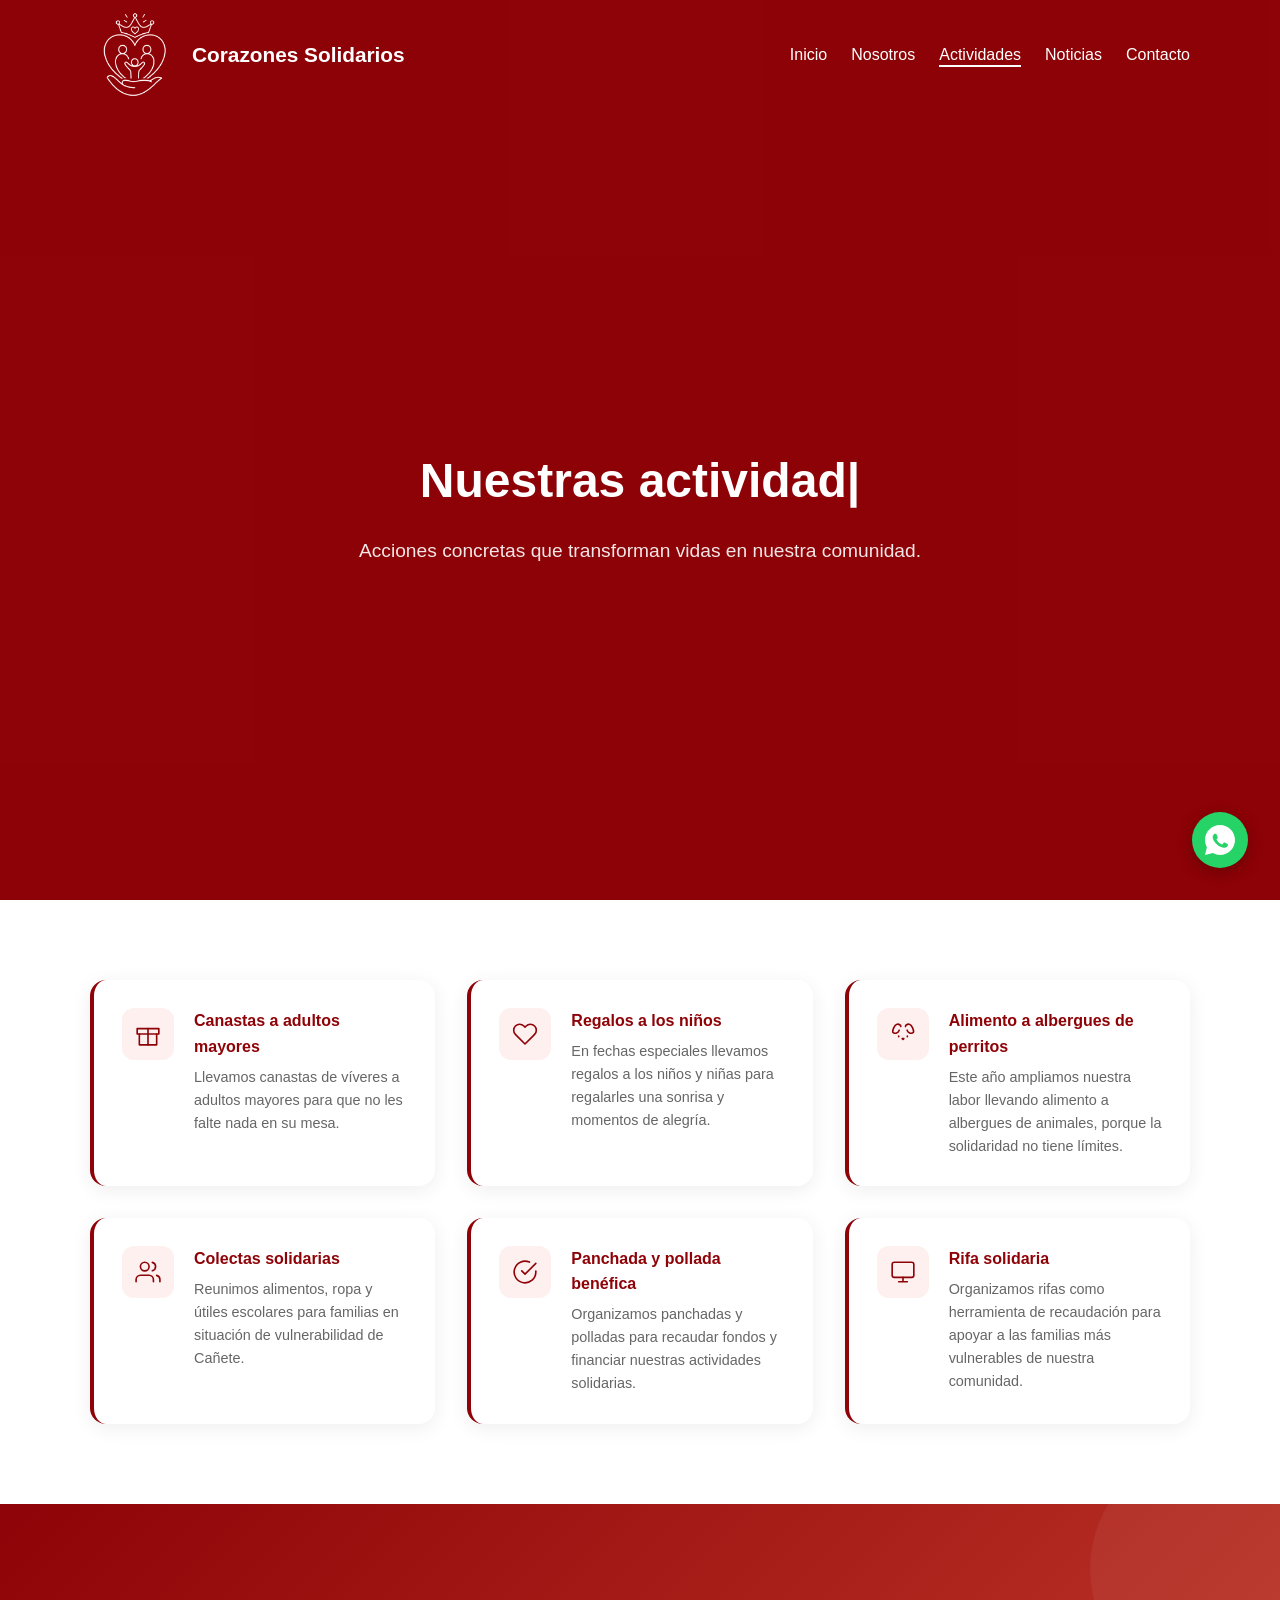
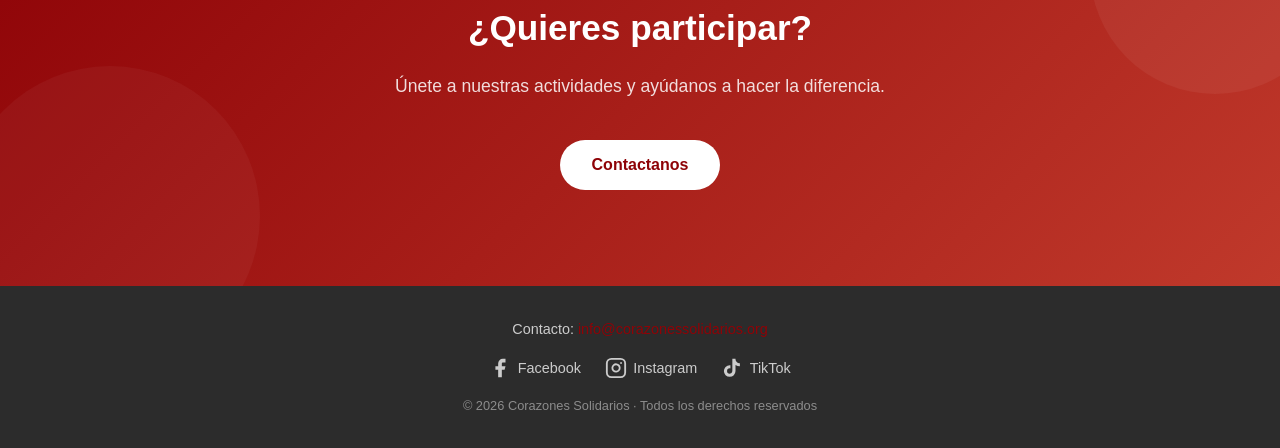
==== actividades.html @ 2aa55beb "add: implementation landingPage" ====
<!DOCTYPE html>
<html lang="es">
<head>
  <meta charset="UTF-8" />
  <meta name="viewport" content="width=device-width, initial-scale=1.0" />
  <title>Actividades · Corazones Solidarios</title>
  <link rel="stylesheet" href="css/styles.css" />
</head>
<body>

  <div class="act-hero">

    <header class="header-page">
      <div class="nav-container">
        <div class="logo">
          <img src="images/logo.png" alt="Corazones Solidarios" onerror="this.style.display='none'" />
          <span>Corazones Solidarios</span>
        </div>
        <nav>
          <ul>
            <li><a href="index.html">Inicio</a></li>
            <li><a href="quienes-somos.html">Nosotros</a></li>
            <li><a href="actividades.html" class="nav-active">Actividades</a></li>
            <li><a href="noticias.html">Noticias</a></li>
            <li><a href="contacto.html">Contacto</a></li>
          </ul>
        </nav>
      </div>
    </header>

    <div class="act-hero-content">
      <h1 id="act-typewriter"></h1>
      <p>Acciones concretas que transforman vidas en nuestra comunidad.</p>
    </div>

  </div>

  <!-- ACTIVIDADES -->
  <section class="act-section">
    <div class="act-grid">

      <div class="act-card">
        <div class="act-card-icon">
          <svg xmlns="http://www.w3.org/2000/svg" viewBox="0 0 24 24" fill="none" stroke="#8e0307" stroke-width="1.5" stroke-linecap="round" stroke-linejoin="round"><path d="M20 12V22H4V12"/><path d="M22 7H2v5h20V7z"/><path d="M12 22V7"/></svg>
        </div>
        <div class="act-card-body">
          <h3>Canastas a adultos mayores</h3>
          <p>Llevamos canastas de víveres a adultos mayores para que no les falte nada en su mesa.</p>
        </div>
      </div>

      <div class="act-card">
        <div class="act-card-icon">
          <svg xmlns="http://www.w3.org/2000/svg" viewBox="0 0 24 24" fill="none" stroke="#8e0307" stroke-width="1.5" stroke-linecap="round" stroke-linejoin="round"><path d="M20.84 4.61a5.5 5.5 0 0 0-7.78 0L12 5.67l-1.06-1.06a5.5 5.5 0 0 0-7.78 7.78l1.06 1.06L12 21.23l7.78-7.78 1.06-1.06a5.5 5.5 0 0 0 0-7.78z"/></svg>
        </div>
        <div class="act-card-body">
          <h3>Regalos a los niños</h3>
          <p>En fechas especiales llevamos regalos a los niños y niñas para regalarles una sonrisa y momentos de alegría.</p>
        </div>
      </div>

      <div class="act-card">
        <div class="act-card-icon">
          <svg xmlns="http://www.w3.org/2000/svg" viewBox="0 0 24 24" fill="none" stroke="#8e0307" stroke-width="1.5" stroke-linecap="round" stroke-linejoin="round"><path d="M10 5.172C10 3.782 8.423 2.679 6.5 3c-2.823.47-4.113 6.006-4 7 .08.703 1.725 1.722 3.656 1 1.261-.472 1.96-1.45 2.344-2.5"/><path d="M14.267 5.172c0-1.39 1.577-2.493 3.5-2.172 2.823.47 4.113 6.006 4 7-.08.703-1.725 1.722-3.656 1-1.261-.472-1.96-1.45-2.344-2.5"/><path d="M8 14v.5"/><path d="M16 14v.5"/><path d="M11.25 16.25h1.5L12 17l-.75-.75z"/></svg>
        </div>
        <div class="act-card-body">
          <h3>Alimento a albergues de perritos</h3>
          <p>Este año ampliamos nuestra labor llevando alimento a albergues de animales, porque la solidaridad no tiene límites.</p>
        </div>
      </div>

      <div class="act-card">
        <div class="act-card-icon">
          <svg xmlns="http://www.w3.org/2000/svg" viewBox="0 0 24 24" fill="none" stroke="#8e0307" stroke-width="1.5" stroke-linecap="round" stroke-linejoin="round"><path d="M17 21v-2a4 4 0 0 0-4-4H5a4 4 0 0 0-4 4v2"/><circle cx="9" cy="7" r="4"/><path d="M23 21v-2a4 4 0 0 0-3-3.87"/><path d="M16 3.13a4 4 0 0 1 0 7.75"/></svg>
        </div>
        <div class="act-card-body">
          <h3>Colectas solidarias</h3>
          <p>Reunimos alimentos, ropa y útiles escolares para familias en situación de vulnerabilidad de Cañete.</p>
        </div>
      </div>

      <div class="act-card">
        <div class="act-card-icon">
          <svg xmlns="http://www.w3.org/2000/svg" viewBox="0 0 24 24" fill="none" stroke="#8e0307" stroke-width="1.5" stroke-linecap="round" stroke-linejoin="round"><path d="M22 11.08V12a10 10 0 1 1-5.93-9.14"/><polyline points="22 4 12 14.01 9 11.01"/></svg>
        </div>
        <div class="act-card-body">
          <h3>Panchada y pollada benéfica</h3>
          <p>Organizamos panchadas y polladas para recaudar fondos y financiar nuestras actividades solidarias.</p>
        </div>
      </div>

      <div class="act-card">
        <div class="act-card-icon">
          <svg xmlns="http://www.w3.org/2000/svg" viewBox="0 0 24 24" fill="none" stroke="#8e0307" stroke-width="1.5" stroke-linecap="round" stroke-linejoin="round"><rect x="2" y="3" width="20" height="14" rx="2"/><path d="M8 21h8m-4-4v4"/></svg>
        </div>
        <div class="act-card-body">
          <h3>Rifa solidaria</h3>
          <p>Organizamos rifas como herramienta de recaudación para apoyar a las familias más vulnerables de nuestra comunidad.</p>
        </div>
      </div>

    </div>
  </section>

  <!-- CTA -->
  <section class="qs-cta">
    <h2>¿Quieres participar?</h2>
    <p>Únete a nuestras actividades y ayúdanos a hacer la diferencia.</p>
    <a href="contacto.html" class="btn" style="background:white;color:#8e0307;">Contactanos</a>
  </section>

  <footer>
    <p>Contacto: <a href="mailto:info@corazonessolidarios.org">info@corazonessolidarios.org</a></p>
    <div class="footer-social">
      <a href="https://www.facebook.com/profile.php?id=61580098306683" target="_blank" aria-label="Facebook">
        <svg xmlns="http://www.w3.org/2000/svg" width="22" height="22" viewBox="0 0 24 24" fill="currentColor"><path d="M18 2h-3a5 5 0 0 0-5 5v3H7v4h3v8h4v-8h3l1-4h-4V7a1 1 0 0 1 1-1h3z"/></svg>
        Facebook
      </a>
      <a href="https://www.instagram.com/corazones_solidarios.pe" target="_blank" aria-label="Instagram">
        <svg xmlns="http://www.w3.org/2000/svg" width="22" height="22" viewBox="0 0 24 24" fill="none" stroke="currentColor" stroke-width="2" stroke-linecap="round" stroke-linejoin="round"><rect x="2" y="2" width="20" height="20" rx="5" ry="5"/><path d="M16 11.37A4 4 0 1 1 12.63 8 4 4 0 0 1 16 11.37z"/><line x1="17.5" y1="6.5" x2="17.51" y2="6.5"/></svg>
        Instagram
      </a>
      <a href="https://www.tiktok.com/@corazones_solidarios.pe" target="_blank" aria-label="TikTok">
        <svg xmlns="http://www.w3.org/2000/svg" width="22" height="22" viewBox="0 0 24 24" fill="currentColor"><path d="M19.59 6.69a4.83 4.83 0 0 1-3.77-4.25V2h-3.45v13.67a2.89 2.89 0 0 1-2.88 2.5 2.89 2.89 0 0 1-2.89-2.89 2.89 2.89 0 0 1 2.89-2.89c.28 0 .54.04.79.1V9.01a6.33 6.33 0 0 0-.79-.05 6.34 6.34 0 0 0-6.34 6.34 6.34 6.34 0 0 0 6.34 6.34 6.34 6.34 0 0 0 6.33-6.34V8.69a8.18 8.18 0 0 0 4.78 1.52V6.75a4.85 4.85 0 0 1-1.01-.06z"/></svg>
        TikTok
      </a>
    </div>
    <p class="footer-copy">© 2026 Corazones Solidarios · Todos los derechos reservados</p>
  </footer>

  <a href="https://wa.me/51944324914" target="_blank" class="whatsapp-float" aria-label="Contactar por WhatsApp">
    <svg xmlns="http://www.w3.org/2000/svg" viewBox="0 0 32 32" fill="white" width="30" height="30">
      <path d="M16 0C7.163 0 0 7.163 0 16c0 2.822.736 5.471 2.027 7.773L0 32l8.437-2.01A15.93 15.93 0 0 0 16 32c8.837 0 16-7.163 16-16S24.837 0 16 0zm8.073 22.374c-.334.937-1.956 1.786-2.687 1.898-.687.106-1.552.15-2.504-.158-.578-.185-1.32-.432-2.267-.847-3.988-1.724-6.594-5.74-6.794-6.007-.2-.267-1.628-2.164-1.628-4.128s1.03-2.928 1.395-3.328c.365-.4.797-.5 1.063-.5.266 0 .531.002.764.014.245.012.573-.093.897.684.334.8 1.133 2.764 1.233 2.964.1.2.167.433.033.7-.133.267-.2.433-.4.666-.2.234-.42.522-.6.7-.2.2-.408.416-.175.816.233.4 1.035 1.707 2.22 2.765 1.525 1.358 2.81 1.778 3.21 1.978.4.2.633.167.867-.1.233-.267.998-1.166 1.265-1.566.267-.4.533-.333.9-.2.366.133 2.328 1.098 2.728 1.298.4.2.666.3.766.467.1.166.1.966-.234 1.903z"/>
    </svg>
  </a>

  <script>
    const txt = 'Nuestras actividades';
    const el = document.getElementById('act-typewriter');
    let i = 0;
    function type() {
      if (i < txt.length) { el.textContent += txt[i++]; setTimeout(type, 80); }
    }
    type();
  </script>

</body>
</html>
---- css/styles.css ----
html, body {
  margin: 0;
  padding: 0;
  width: 100%;
  overflow-x: hidden;
}

* {
  margin: 0;
  padding: 0;
  box-sizing: border-box;
  scrollbar-width: none; /* Firefox */
}

*::-webkit-scrollbar {
  display: none; /* Chrome, Safari */
}

body {
  font-family: 'Segoe UI', sans-serif;
  color: #333;
  line-height: 1.6;
}

/* HEADER + HERO fusionados */
.hero {
  background-color: #8e0307;
  color: white;
  min-height: 100vh;
  display: flex;
  flex-direction: column;
}

header {
  background: transparent;
  color: white;
  padding: 1.25rem 2rem;
}

.nav-container {
  max-width: 1100px;
  margin: 0 auto;
  display: flex;
  justify-content: space-between;
  align-items: center;
}

.logo {
  display: flex;
  align-items: center;
  gap: 0.75rem;
  font-size: 1.3rem;
  font-weight: bold;
}

.logo img {
  height: 120px;
  width: 120px;
  object-fit: cover;
  object-position: center;
  margin: -25px -15px;
}

nav ul {
  list-style: none;
  display: flex;
  gap: 1.5rem;
}

nav a {
  color: white;
  text-decoration: none;
  font-weight: 500;
  transition: opacity 0.2s;
}

nav a:hover {
  opacity: 0.8;
}

.hero-content {
  flex: 1;
  display: flex;
  flex-direction: column;
  align-items: center;
  justify-content: flex-start;
  text-align: center;
  padding: 0 2rem 0;
  margin-top: 0;
}

.hero-img {
  width: 60%;
  max-width: 700px;
  margin: -20px 0 0.5rem;
  display: block;
}

.hero-content h1 {
  font-size: 3rem;
  margin-bottom: 1rem;
  text-shadow: 2px 2px 8px rgba(0,0,0,0.4);
}

.hero-content p {
  font-size: 1.3rem;
  margin-bottom: 2rem;
  opacity: 0.9;
}

/* BOTÓN */
.btn {
  background: white;
  color: #8e0307;
  padding: 0.75rem 2rem;
  border-radius: 30px;
  text-decoration: none;
  font-weight: bold;
  border: none;
  cursor: pointer;
  font-size: 1rem;
  transition: transform 0.2s, box-shadow 0.2s;
  display: inline-block;
}

.btn:hover {
  transform: translateY(-2px);
  box-shadow: 0 6px 16px rgba(0,0,0,0.2);
}

/* QUIÉNES SOMOS PAGE */
.qs-hero {
  background: #8e0307 url('../images/foto2.jpeg') center/cover no-repeat;
  color: white;
  min-height: 100vh;
  display: flex;
  flex-direction: column;
  position: relative;
}

.qs-hero::before {
  content: '';
  position: absolute;
  inset: 0;
  background: rgba(142, 3, 7, 0.65);
}

.qs-hero .header-page {
  background: transparent;
  position: relative;
  z-index: 1;
}

.qs-hero-content {
  position: relative;
  z-index: 1;
  flex: 1;
  display: flex;
  flex-direction: column;
  align-items: center;
  justify-content: center;
  text-align: center;
  padding: 2rem;
}

.qs-hero-content h1 {
  font-size: 3rem;
  margin-bottom: 1rem;
  min-height: 4rem;
}

.qs-hero-content h1::after {
  content: '|';
  animation: blink 0.7s infinite;
}

.qs-hero p { font-size: 1.2rem; opacity: 0.9; }

/* HISTORIA FULL WIDTH */
.qs-seccion-historia {
  width: 100%;
  padding: 0;
  background: white;
}

.qs-seccion-historia .qs-grid {
  max-width: 1100px;
  margin: 0 auto;
  padding: 4rem 2rem;
}



.qs-section-alt {
  background: #fff0f0;
  width: 100%;
  padding: 4rem 0;
  margin: 0;
}

.qs-valores-section {
  background: white;
  width: 100%;
  min-height: 100vh;
  padding: 5rem 2rem;
  margin: 0;
  box-sizing: border-box;
  display: flex;
  flex-direction: column;
  justify-content: center;
  border-top: none;
}

.qs-title-center {
  font-size: 1.8rem;
  color: #8e0307;
  text-align: center;
  margin-bottom: 2.5rem;
}

.qs-valores {
  display: grid;
  grid-template-columns: repeat(4, 1fr);
  gap: 1.5rem;
  max-width: 1200px;
  margin: 0 auto;
}

.qs-grid {
  display: grid;
  grid-template-columns: 1fr 1fr;
  gap: 3rem;
  align-items: center;
}

@media (max-width: 700px) {
  .qs-grid { grid-template-columns: 1fr; text-align: center; }
}

.qs-texto h2 { font-size: 1.8rem; color: #8e0307; margin-bottom: 1rem; }
.qs-texto p { color: #444; margin-bottom: 0.75rem; font-size: 1.05rem; }

.qs-title-center {
  font-size: 1.8rem;
  color: #8e0307;
  text-align: center;
  margin-bottom: 2.5rem;
}

.qs-valores {
  display: grid;
  grid-template-columns: repeat(auto-fit, minmax(220px, 1fr));
  gap: 2rem;
  max-width: 1100px;
  margin: 0 auto;
  padding: 0 2rem 4rem;
}

.qs-valor {
  background: white;
  border-radius: 16px;
  padding: 2rem 1.5rem;
  text-align: center;
  box-shadow: 0 4px 20px rgba(142,3,7,0.08);
  border-top: 3px solid #8e0307;
  transition: transform 0.2s, box-shadow 0.2s;
}

.qs-valor:hover {
  transform: translateY(-4px);
  box-shadow: 0 8px 28px rgba(142,3,7,0.15);
}

.qs-valor-icon {
  width: 64px;
  height: 64px;
  background: #fff0f0;
  border-radius: 50%;
  display: flex;
  align-items: center;
  justify-content: center;
  margin: 0 auto 1rem;
}

.qs-valor-icon svg {
  width: 30px;
  height: 30px;
}

.qs-valor h3 {
  color: #8e0307;
  margin-bottom: 0.5rem;
  font-size: 1.05rem;
  letter-spacing: 0.03em;
}

.qs-valor p {
  font-size: 0.9rem;
  color: #666;
  line-height: 1.6;
}

.qs-cta {
  background: #8e0307;
  color: white;
  text-align: center;
  padding: 4rem 2rem;
}

.qs-cta {
  background: linear-gradient(135deg, #8e0307 0%, #c0392b 100%);
  color: white;
  text-align: center;
  padding: 6rem 2rem;
  position: relative;
  overflow: hidden;
}

.qs-cta::before {
  content: '';
  position: absolute;
  top: -60px; right: -60px;
  width: 250px; height: 250px;
  border-radius: 50%;
  background: rgba(255,255,255,0.05);
}

.qs-cta::after {
  content: '';
  position: absolute;
  bottom: -80px; left: -40px;
  width: 300px; height: 300px;
  border-radius: 50%;
  background: rgba(255,255,255,0.04);
}

.qs-cta-inner {
  position: relative;
  z-index: 1;
  max-width: 600px;
  margin: 0 auto;
}

.qs-cta-split {
  max-width: 1100px;
  display: grid;
  grid-template-columns: 1fr 1fr;
  align-items: center;
  gap: 4rem;
  text-align: left;
}

.qs-cta-texto {
  display: flex;
  flex-direction: column;
  align-items: flex-start;
}

@media (max-width: 700px) {
  .qs-cta-split { grid-template-columns: 1fr; text-align: center; }
  .qs-cta-texto { align-items: center; }
}

.qs-cta-icon {
  width: 70px;
  height: 70px;
  border: 2px solid rgba(255,255,255,0.4);
  border-radius: 50%;
  display: flex;
  align-items: center;
  justify-content: center;
  margin: 0 auto 1.5rem;
}

.qs-cta-icon svg {
  width: 32px;
  height: 32px;
}

.qs-cta h2 {
  font-size: 2.2rem;
  margin-bottom: 1rem;
}

.qs-cta p {
  font-size: 1.1rem;
  opacity: 0.85;
  margin-bottom: 2.5rem;
}

.btn-cta-white {
  background: white;
  color: #8e0307;
  padding: 0.85rem 2.5rem;
  border-radius: 30px;
  text-decoration: none;
  font-weight: 700;
  font-size: 1rem;
  display: inline-block;
  transition: transform 0.2s, box-shadow 0.2s;
  box-shadow: 0 4px 16px rgba(0,0,0,0.2);
}

.btn-cta-white:hover {
  transform: translateY(-3px);
  box-shadow: 0 8px 24px rgba(0,0,0,0.25);
}

/* MISIÓN Y VISIÓN */
.qs-mv-grid {
  display: grid;
  grid-template-columns: 1fr 1fr;
  max-width: 900px;
  margin: 0 auto;
  padding: 4rem 2rem;
}

@media (max-width: 700px) {
  .qs-mv-grid { grid-template-columns: 1fr; }
}

.qs-mv-item {
  text-align: center;
  padding: 2rem 3rem;
}

.qs-mv-item:first-child {
  border-right: 1px solid #e0b0b0;
}

.qs-mv-item svg {
  width: 52px;
  height: 52px;
  margin-bottom: 1.25rem;
}

.qs-mv-item h3 {
  color: #8e0307;
  font-size: 1.2rem;
  margin-bottom: 1rem;
  text-transform: uppercase;
  letter-spacing: 0.1em;
  font-weight: 700;
}

.qs-mv-item p {
  color: #666;
  font-size: 0.95rem;
  line-height: 1.8;
}

/* VALORES */
.qs-valores {
  display: grid;
  grid-template-columns: repeat(auto-fit, minmax(220px, 1fr));
  gap: 1.5rem;
  max-width: 1100px;
  margin: 0 auto;
  padding: 0 2rem 5rem;
}

.qs-valor {
  background: white;
  border-radius: 16px;
  padding: 2.5rem 1.5rem;
  text-align: center;
  box-shadow: 0 4px 20px rgba(0,0,0,0.06);
  transition: background 0.25s, transform 0.25s;
  position: relative;
  overflow: visible;
}

.qs-valor::before { display: none; }

.qs-valor:hover {
  background: #8e0307;
  transform: translateY(-4px);
}

.qs-valor:hover .qs-valor-icon {
  background: rgba(255,255,255,0.15);
}

.qs-valor:hover svg {
  stroke: white;
}

.qs-valor:hover h3,
.qs-valor:hover p {
  color: white;
}

.qs-valor-icon {
  width: 68px;
  height: 68px;
  background: #fff0f0;
  border-radius: 50%;
  display: flex;
  align-items: center;
  justify-content: center;
  margin: 0 auto 1.25rem;
  transition: background 0.25s;
}

.qs-valor-icon svg {
  width: 32px;
  height: 32px;
  transition: stroke 0.25s;
}

.qs-valor h3 {
  color: #8e0307;
  margin-bottom: 0.5rem;
  font-size: 1rem;
  font-weight: 700;
  text-transform: uppercase;
  letter-spacing: 0.06em;
  transition: color 0.25s;
}

.qs-valor p {
  font-size: 0.88rem;
  color: #777;
  line-height: 1.65;
  transition: color 0.25s;
}

@media (max-width: 700px) {
  .qs-valores { grid-template-columns: 1fr 1fr; }
}

.quienes-somos-full {
  max-width: 100%;
  padding: 0;
  background: white;
}

.btn-rojo {
  background: #8e0307;
  color: white;
}

.btn-rojo:hover {
  background: #6e0205;
}


.quienes-grid {
  display: grid;
  grid-template-columns: 1fr 1fr;
  align-items: center;
  gap: 3rem;
  text-align: left;
  max-width: 1100px;
  margin: 0 auto;
  padding: 5rem 2rem;
}

.quienes-texto h2 {
  font-size: 2rem;
  color: #8e0307;
  margin-bottom: 1rem;
  text-transform: uppercase;
  letter-spacing: 0.03em;
}

.quienes-texto p {
  font-size: 1.05rem;
  color: #444;
  max-width: 100%;
  margin: 0;
}

.quienes-frase {
  margin: 1.25rem 0 0;
  padding: 1rem 1.25rem;
  border-left: 4px solid #8e0307;
  background: #fff0f0;
  border-radius: 0 8px 8px 0;
  font-style: italic;
  color: #8e0307;
  font-size: 1rem;
  line-height: 1.6;
}

.quienes-logo {
  display: flex;
  justify-content: center;
  align-items: center;
}

.fotos-marco {
  display: grid;
  grid-template-columns: repeat(3, 1fr);
  gap: 1rem;
  position: relative;
}

.foto-marco {
  width: 100%;
  height: 200px;
  object-fit: cover;
  border-radius: 12px;
  border: 4px solid white;
  box-shadow: 0 8px 24px rgba(0,0,0,0.25);
  cursor: pointer;
  transition: transform 0.2s, box-shadow 0.2s;
}

.foto-marco:hover {
  transform: scale(1.04) rotate(0deg) !important;
  box-shadow: 0 12px 32px rgba(0,0,0,0.35);
  z-index: 10;
  position: relative;
}

/* LIGHTBOX */
.lightbox {
  position: fixed;
  inset: 0;
  background: rgba(0,0,0,0.92);
  z-index: 9999;
  display: flex;
  align-items: center;
  justify-content: center;
  padding: 2rem;
}

.lightbox img {
  max-width: 90vw;
  max-height: 85vh;
  border-radius: 12px;
  box-shadow: 0 20px 60px rgba(0,0,0,0.5);
  animation: zoomIn 0.25s ease;
}

@keyframes zoomIn {
  from { transform: scale(0.85); opacity: 0; }
  to { transform: scale(1); opacity: 1; }
}

.lightbox-close {
  position: fixed;
  top: 1.5rem;
  right: 1.5rem;
  background: white;
  color: #8e0307;
  border: none;
  border-radius: 50%;
  width: 40px;
  height: 40px;
  font-size: 1.1rem;
  cursor: pointer;
  font-weight: bold;
  display: flex;
  align-items: center;
  justify-content: center;
  transition: background 0.2s;
}

.lightbox-close:hover {
  background: #8e0307;
  color: white;
}

.foto-1 { transform: rotate(-3deg); }
.foto-2 { transform: rotate(1deg) translateY(-8px); }
.foto-3 { transform: rotate(-2deg); }

@media (max-width: 700px) {
  .fotos-marco { grid-template-columns: 1fr; }
  .foto-marco { height: 180px; transform: none; }
}

@media (max-width: 700px) {
  .quienes-grid {
    grid-template-columns: 1fr;
    text-align: center;
  }
  .quienes-logo img { width: 200px; }
}

/* SECCIONES */
.section {
  padding: 5rem 2rem;
  max-width: 1100px;
  margin: 0 auto;
  text-align: center;
}

.section-alt {
  background: #fff0f0;
  max-width: 100%;
  padding: 5rem 2rem;
}

.section-alt > * {
  max-width: 1100px;
  margin-left: auto;
  margin-right: auto;
}

.section h2, .section-alt h2 {
  font-size: 2rem;
  color: #8e0307;
  margin-bottom: 1rem;
}

.section p {
  font-size: 1.1rem;
  max-width: 700px;
  margin: 0 auto;
}

/* CARDS */
.cards {
  display: flex;
  gap: 2rem;
  justify-content: center;
  flex-wrap: wrap;
  margin-top: 2.5rem;
}

.card {
  background: white;
  border-radius: 12px;
  padding: 2rem;
  width: 300px;
  box-shadow: 0 4px 16px rgba(0,0,0,0.08);
  text-align: center;
}

.card img {
  width: 100%;
  height: 180px;
  object-fit: cover;
  border-radius: 8px;
  margin-bottom: 1rem;
}

.card h3 {
  color: #8e0307;
  margin-bottom: 0.5rem;
}

/* MISIÓN Y REQUISITOS */
.mision {
  background: #fff0f0;
  border-left: 4px solid #8e0307;
  border-radius: 8px;
  padding: 1.5rem 2rem;
  margin: 1.5rem auto;
  max-width: 700px;
  text-align: left;
}

.mision-frase {
  font-size: 1.4rem;
  font-weight: bold;
  color: #8e0307;
  margin-bottom: 0.75rem;
}

.mision p {
  margin-bottom: 0.5rem;
  max-width: 100%;
}

.requisitos {
  margin: 1.5rem auto;
  max-width: 400px;
}

.requisitos h3 {
  color: #8e0307;
  margin-bottom: 0.75rem;
  font-size: 1.2rem;
}

.requisitos ul {
  list-style: none;
  display: flex;
  justify-content: center;
  gap: 1.5rem;
  flex-wrap: wrap;
}

.requisitos li {
  background: #8e0307;
  color: white;
  padding: 0.5rem 1.25rem;
  border-radius: 20px;
  font-weight: 600;
  font-size: 0.95rem;
}

/* FORMULARIO */
#form-voluntario {
  display: flex;
  flex-direction: column;
  gap: 1rem;
  max-width: 500px;
  margin: 2rem auto 0;
}

#form-voluntario input,
#form-voluntario textarea {
  padding: 0.75rem 1rem;
  border: 1px solid #ddd;
  border-radius: 8px;
  font-size: 1rem;
  font-family: inherit;
}

#form-voluntario input:focus,
#form-voluntario textarea:focus {
  outline: none;
  border-color: #8e0307;
}

/* FOOTER */
footer {
  background: #2c2c2c;
  color: #ccc;
  text-align: center;
  padding: 2rem;
  font-size: 0.9rem;
}

footer a {
  color: #8e0307;
  text-decoration: none;
}

.footer-social {
  display: flex;
  justify-content: center;
  gap: 1.5rem;
  margin-top: 1rem;
}

.footer-social a {
  display: flex;
  align-items: center;
  gap: 0.4rem;
  color: #ccc;
  text-decoration: none;
  font-size: 0.9rem;
  transition: color 0.2s;
}

.footer-social a:hover {
  color: white;
}

.footer-copy {
  margin-top: 1rem;
  font-size: 0.8rem;
  opacity: 0.6;
}

/* TOAST NOTIFICACIÓN */
.toast-exito {
  position: fixed;
  top: 1.5rem;
  right: 1.5rem;
  background: #fff0f0;
  border-left: 4px solid #8e0307;
  border-radius: 12px;
  padding: 1.25rem 1.5rem;
  display: flex;
  align-items: center;
  gap: 1rem;
  box-shadow: 0 8px 30px rgba(0,0,0,0.12);
  z-index: 9998;
  max-width: 320px;
  animation: slideIn 0.35s ease;
}

.toast-exito img {
  width: 40px;
  height: 40px;
  object-fit: contain;
  flex-shrink: 0;
}

.toast-exito p {
  color: #8e0307;
  font-size: 0.95rem;
  font-style: italic;
  font-weight: 500;
  margin: 0;
  max-width: 100%;
}

@keyframes slideIn {
  from { transform: translateX(120%); opacity: 0; }
  to { transform: translateX(0); opacity: 1; }
}

/* MENSAJE ÉXITO FORMULARIO */
.form-exito {
  display: flex;
  flex-direction: column;
  align-items: center;
  justify-content: center;
  gap: 1rem;
  padding: 2.5rem;
  background: #8e0307;
  border-radius: 12px;
  text-align: center;
  width: 100%;
  height: 100%;
  min-height: 320px;
  box-sizing: border-box;
}

.form-exito img {
  width: 90px;
}

.form-exito p {
  color: white;
  font-size: 1.2rem;
  font-weight: 600;
  margin: 0;
  max-width: 100%;
}

/* HEADER PÁGINAS INTERNAS */
.header-page {
  background: #8e0307;
  color: white;
  padding: 1.25rem 2rem;
}

.header-page .logo {
  color: white;
}

.header-page nav a {
  color: white;
}

.nav-active {
  border-bottom: 2px solid white;
  padding-bottom: 2px;
}

/* CONTACTO HERO */
.contacto-hero-full {
  background: #8e0307 url('../images/foto4.jpeg') center/cover no-repeat;
  color: white;
  min-height: 100vh;
  height: 100vh;
  display: flex;
  flex-direction: column;
  position: relative;
}

.contacto-hero-full::before {
  content: '';
  position: absolute;
  inset: 0;
  background: rgba(142, 3, 7, 0.65);
}

.contacto-hero-full .header-page {
  background: transparent;
  position: relative;
  z-index: 1;
}

.contacto-hero-content {
  position: relative;
  z-index: 1;
  flex: 1;
  display: flex;
  flex-direction: column;
  align-items: center;
  justify-content: center;
  text-align: center;
  padding: 2rem;
}

.contacto-hero-content h1 {
  font-size: 3rem;
  margin-bottom: 1rem;
  min-height: 4rem;
}

.contacto-hero-content h1::after {
  content: '|';
  animation: blink 0.7s infinite;
}

.contacto-hero-content p {
  font-size: 1.2rem;
  opacity: 0.9;
}

/* CONTACTO MAIN */
.contacto-main {
  max-width: 1100px;
  margin: 0 auto;
  padding: 4rem 2rem 5rem;
  min-height: 100vh;
  display: flex;
  flex-direction: column;
  justify-content: center;
}

.contacto-hero {
  text-align: center;
  margin-bottom: 3rem;
}

.contacto-hero h1 {
  font-size: 2.5rem;
  color: #8e0307;
  margin-bottom: 0.5rem;
}

.contacto-hero p {
  color: #666;
  font-size: 1.1rem;
}

.contacto-grid {
  display: grid;
  grid-template-columns: 1fr 1fr;
  gap: 3rem;
}

@media (max-width: 700px) {
  .contacto-grid { grid-template-columns: 1fr; }
}

.contacto-info h2,
.contacto-form-wrap h2 {
  font-size: 1.3rem;
  color: #8e0307;
  margin-bottom: 1.5rem;
}

.contacto-item {
  display: flex;
  gap: 1rem;
  align-items: flex-start;
  margin-bottom: 1.75rem;
}

.contacto-icon-svg {
  flex-shrink: 0;
  width: 46px;
  height: 46px;
  background: #fff0f0;
  border-radius: 12px;
  display: flex;
  align-items: center;
  justify-content: center;
}

.contacto-icon-svg svg {
  width: 22px;
  height: 22px;
}

.contacto-item strong {
  display: block;
  margin-bottom: 0.2rem;
  color: #222;
  font-size: 0.95rem;
}

.contacto-item p {
  color: #666;
  margin: 0;
  font-size: 0.9rem;
}

.contacto-item a {
  color: #8e0307;
  text-decoration: none;
}

.contacto-form-wrap form {
  display: flex;
  flex-direction: column;
  gap: 1rem;
}

.contacto-form-wrap input,
.contacto-form-wrap textarea {
  padding: 0.75rem 1rem;
  border: 1px solid #ddd;
  border-radius: 8px;
  font-size: 1rem;
  font-family: inherit;
}

.contacto-form-wrap input:focus,
.contacto-form-wrap textarea:focus {
  outline: none;
  border-color: #8e0307;
}

/* GRACIAS */
.gracias-wrap {
  min-height: 70vh;
  display: flex;
  align-items: center;
  justify-content: center;
  padding: 2rem;
}

.gracias-box {
  text-align: center;
  max-width: 450px;
}

.gracias-icon {
  font-size: 3.5rem;
  display: block;
  margin-bottom: 1rem;
}

.gracias-box h1 {
  font-size: 2rem;
  color: #8e0307;
  margin-bottom: 0.75rem;
}

.gracias-box p {
  color: #555;
  margin-bottom: 2rem;
  font-size: 1.1rem;
}

/* WHATSAPP FLOTANTE */
.whatsapp-float {
  position: fixed;
  bottom: 2rem;
  right: 2rem;
  background: #25d366;
  border-radius: 50%;
  width: 56px;
  height: 56px;
  display: flex;
  align-items: center;
  justify-content: center;
  box-shadow: 0 4px 16px rgba(0,0,0,0.25);
  z-index: 999;
  transition: transform 0.2s, box-shadow 0.2s;
}

.whatsapp-float:hover {
  transform: scale(1.1);
  box-shadow: 0 6px 20px rgba(0,0,0,0.3);
}

/* FAQ */
.faq-subtitulo {
  color: #666;
  margin-bottom: 2.5rem;
  margin-top: 0.75rem;
}

.faq-list {
  max-width: 750px;
  margin: 2rem auto 0;
  text-align: left;
}

.faq-item {
  border: 1px solid #e0b0b0;
  border-radius: 8px;
  margin-bottom: 1rem;
  overflow: hidden;
  background: #fff0f0;
}

.faq-question {
  width: 100%;
  background: #fff0f0;
  border: none;
  padding: 1.1rem 1.5rem;
  font-size: 1rem;
  font-weight: 600;
  color: #333;
  cursor: pointer;
  display: flex;
  justify-content: space-between;
  align-items: center;
  transition: background 0.2s;
}

.faq-question:hover {
  background: #ffe0e0;
}

.faq-icon {
  font-size: 1.4rem;
  color: #8e0307;
  transition: transform 0.3s;
}

.faq-item.open .faq-icon {
  transform: rotate(45deg);
}

.faq-answer {
  max-height: 0;
  overflow: hidden;
  transition: max-height 0.35s ease, padding 0.3s;
  padding: 0 1.5rem;
  background: #fff0f0;
}

.faq-item.open .faq-answer {
  max-height: 200px;
  padding: 0.75rem 1.5rem 1.1rem;
}

.faq-answer p {
  color: #555;
  font-size: 0.95rem;
  max-width: 100%;
  margin: 0;
}

/* TYPEWRITER */
#typewriter::after {
  content: '|';
  animation: blink 0.7s infinite;
}

@keyframes blink {
  0%, 100% { opacity: 1; }
  50% { opacity: 0; }
}

/* NOTICIAS */
.noticias-grid {
  margin-top: 2rem;
}

.noticia-card {
  padding: 0;
  overflow: hidden;
  display: flex;
  flex-direction: column;
  text-align: left;
}

.noticia-img-placeholder {
  width: 100%;
  height: 180px;
  background: linear-gradient(135deg, #c0392b 0%, #8e0307 100%);
  opacity: 0.4;
}

.noticia-body {
  padding: 1.25rem 1.5rem 1.5rem;
  display: flex;
  flex-direction: column;
  gap: 0.5rem;
  flex: 1;
}

.noticia-tag {
  font-size: 0.75rem;
  font-weight: 700;
  text-transform: uppercase;
  color: #8e0307;
  letter-spacing: 0.05em;
}

.noticia-card h3 {
  font-size: 1rem;
  color: #222;
  margin: 0;
}

.noticia-card p {
  font-size: 0.9rem;
  color: #555;
  margin: 0;
  max-width: 100%;
}

.btn-leer {
  margin-top: auto;
  padding-top: 0.75rem;
  color: #8e0307;
  font-weight: 600;
  font-size: 0.9rem;
  text-decoration: none;
  border: 1px solid #8e0307;
  border-radius: 20px;
  padding: 0.4rem 1.1rem;
  display: inline-block;
  width: fit-content;
  transition: background 0.2s, color 0.2s;
}

.btn-leer:hover {
  background: #8e0307;
  color: white;
}

/* ACTIVIDADES PAGE */
.act-hero {
  background: #8e0307 url('images/foto2.jpeg') center/cover no-repeat;
  color: white;
  min-height: 100vh;
  display: flex;
  flex-direction: column;
  position: relative;
}

.act-hero::before {
  content: '';
  position: absolute;
  inset: 0;
  background: rgba(142, 3, 7, 0.65);
}

.act-hero .header-page {
  background: transparent;
  position: relative;
  z-index: 1;
}

.act-hero-content {
  position: relative;
  z-index: 1;
  flex: 1;
  display: flex;
  flex-direction: column;
  align-items: center;
  justify-content: center;
  text-align: center;
  padding: 2rem;
}

.act-hero-content h1 {
  font-size: 3rem;
  margin-bottom: 1rem;
  min-height: 4rem;
}

.act-hero-content h1::after {
  content: '|';
  animation: blink 0.7s infinite;
}

.act-hero-content p {
  font-size: 1.2rem;
  opacity: 0.9;
}

.act-section {
  padding: 5rem 2rem;
  background: white;
}

.act-grid {
  display: grid;
  grid-template-columns: repeat(auto-fit, minmax(300px, 1fr));
  gap: 2rem;
  max-width: 1100px;
  margin: 0 auto;
}

.act-card {
  display: flex;
  gap: 1.25rem;
  align-items: flex-start;
  padding: 1.75rem;
  border-radius: 16px;
  background: white;
  box-shadow: 0 4px 20px rgba(0,0,0,0.07);
  transition: transform 0.2s, box-shadow 0.2s;
  border-left: 4px solid #8e0307;
}

.act-card:hover {
  transform: translateY(-4px);
  box-shadow: 0 8px 28px rgba(142,3,7,0.12);
}

.act-card-icon {
  flex-shrink: 0;
  width: 52px;
  height: 52px;
  background: #fff0f0;
  border-radius: 12px;
  display: flex;
  align-items: center;
  justify-content: center;
}

.act-card-icon svg {
  width: 26px;
  height: 26px;
}

.act-card-body h3 {
  color: #8e0307;
  font-size: 1rem;
  margin-bottom: 0.4rem;
}

.act-card-body p {
  font-size: 0.9rem;
  color: #666;
  line-height: 1.6;
  margin: 0;
}

/* VOLUNTARIADO */
.voluntariado-section {
  background: #8e0307;
  width: 100%;
  padding: 0;
}

.voluntariado-inner {
  max-width: 1100px;
  margin: 0 auto;
  padding: 5rem 2rem;
  text-align: center;
  color: white;
  min-height: 100vh;
  display: flex;
  flex-direction: column;
  justify-content: center;
  align-items: center;
}

.voluntariado-top h2 {
  font-size: 2.2rem;
  margin-bottom: 1rem;
}

.vol-frase {
  font-size: 1.1rem;
  font-style: italic;
  opacity: 0.85;
  margin-bottom: 0.75rem;
}

.voluntariado-top p {
  opacity: 0.85;
  font-size: 1rem;
  max-width: 600px;
  margin: 0 auto;
}

.voluntariado-requisitos {
  display: grid;
  grid-template-columns: repeat(3, 1fr);
  gap: 2rem;
  margin-top: 3rem;
}

.vol-req {
  background: rgba(255,255,255,0.1);
  border: 1px solid rgba(255,255,255,0.2);
  border-radius: 16px;
  padding: 2rem 1.5rem;
  text-align: center;
  transition: background 0.2s;
}

.vol-req:hover {
  background: rgba(255,255,255,0.18);
}

.vol-req-icon {
  width: 56px;
  height: 56px;
  background: rgba(255,255,255,0.15);
  border-radius: 50%;
  display: flex;
  align-items: center;
  justify-content: center;
  margin: 0 auto 1rem;
}

.vol-req-icon svg {
  width: 26px;
  height: 26px;
}

.vol-req strong {
  display: block;
  font-size: 1rem;
  margin-bottom: 0.5rem;
  color: white;
}

.vol-req p {
  font-size: 0.88rem;
  opacity: 0.75;
  margin: 0;
  max-width: 100%;
}

@media (max-width: 700px) {
  .voluntariado-requisitos { grid-template-columns: 1fr; }
}

/* NOTICIAS PAGE */
.noticias-page-section {
  padding: 5rem 2rem;
  background: white;
}

.noticias-page-grid {
  display: grid;
  grid-template-columns: repeat(auto-fit, minmax(300px, 1fr));
  gap: 2rem;
  max-width: 1100px;
  margin: 0 auto;
}

.noticia-full-card {
  border-radius: 16px;
  overflow: hidden;
  box-shadow: 0 4px 20px rgba(0,0,0,0.08);
  background: white;
  transition: transform 0.2s, box-shadow 0.2s;
}

.noticia-full-card:hover {
  transform: translateY(-4px);
  box-shadow: 0 8px 28px rgba(0,0,0,0.12);
}

.noticia-full-card img {
  width: 100%;
  height: 200px;
  object-fit: cover;
}

.noticia-full-body {
  padding: 1.5rem;
}

.noticia-fecha {
  font-size: 0.78rem;
  color: #8e0307;
  margin: 0.25rem 0 0.25rem;
  font-weight: 600;
  letter-spacing: 0.03em;
}

.noticia-full-body h3 {
  color: #222;
  font-size: 1rem;
  margin-bottom: 0.5rem;
}

.noticia-full-body p {
  color: #666;
  font-size: 0.9rem;
  line-height: 1.6;
  margin: 0;
  max-width: 100%;
}
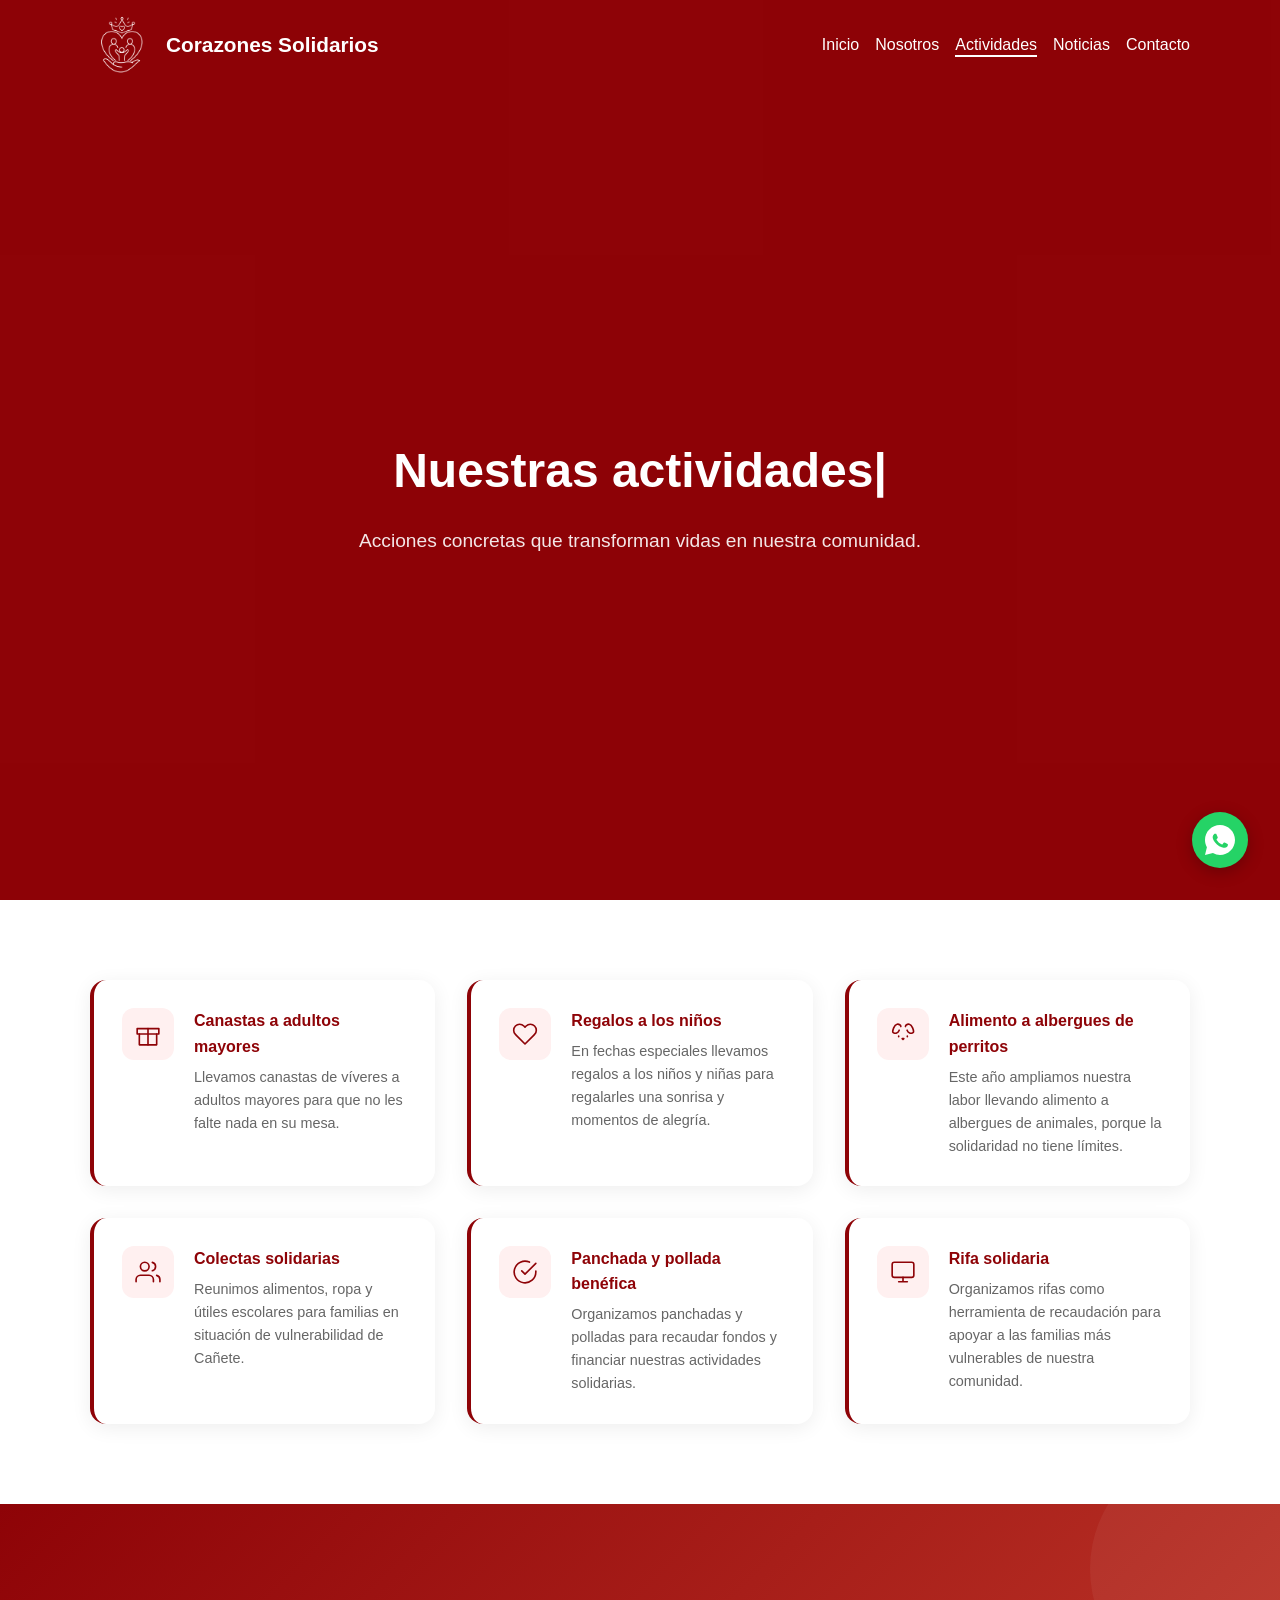
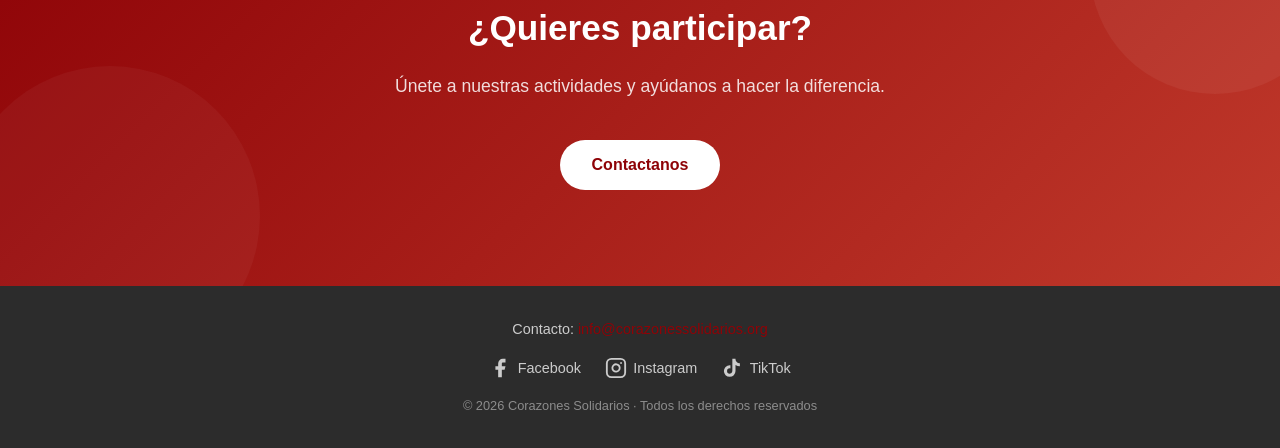
==== commit 278e46d2: "Responsive y mejoras generales" ====
--- a/actividades.html
+++ b/actividades.html
@@ -8,6 +8,16 @@
 </head>
 <body>
 
+  <div id="nav-overlay" class="nav-overlay"></div>
+
+  <ul id="nav-menu">
+    <li><a href="index.html">Inicio</a></li>
+    <li><a href="quienes-somos.html">Nosotros</a></li>
+    <li><a href="actividades.html" class="nav-active">Actividades</a></li>
+    <li><a href="noticias.html">Noticias</a></li>
+    <li><a href="contacto.html">Contacto</a></li>
+  </ul>
+
   <div class="act-hero">
 
     <header class="header-page">
@@ -17,13 +27,16 @@
           <span>Corazones Solidarios</span>
         </div>
         <nav>
-          <ul>
+          <ul class="nav-desktop">
             <li><a href="index.html">Inicio</a></li>
             <li><a href="quienes-somos.html">Nosotros</a></li>
             <li><a href="actividades.html" class="nav-active">Actividades</a></li>
             <li><a href="noticias.html">Noticias</a></li>
             <li><a href="contacto.html">Contacto</a></li>
           </ul>
+          <button class="hamburger" id="hamburger" aria-label="Menú">
+            <span></span><span></span><span></span>
+          </button>
         </nav>
       </div>
     </header>
@@ -138,6 +151,26 @@
     const txt = 'Nuestras actividades';
     const el = document.getElementById('act-typewriter');
     let i = 0;
+    function type() { if (i < txt.length) { el.textContent += txt[i++]; setTimeout(type, 80); } }
+    type();
+
+    const hamburger = document.getElementById('hamburger');
+    const navMenu = document.getElementById('nav-menu');
+    const overlay = document.getElementById('nav-overlay');
+    function cerrarMenu() {
+      hamburger.classList.remove('open');
+      navMenu.classList.remove('open');
+      overlay.classList.remove('open');
+      document.body.classList.remove('menu-open');
+    }
+    hamburger.addEventListener('click', () => {
+      const isOpen = navMenu.classList.toggle('open');
+      hamburger.classList.toggle('open');
+      overlay.classList.toggle('open');
+      document.body.classList.toggle('menu-open', isOpen);
+    });
+    overlay.addEventListener('click', cerrarMenu);
+    navMenu.querySelectorAll('a').forEach(a => a.addEventListener('click', cerrarMenu));
     function type() {
       if (i < txt.length) { el.textContent += txt[i++]; setTimeout(type, 80); }
     }
--- a/css/styles.css
+++ b/css/styles.css
@@ -54,17 +54,22 @@
 }
 
 .logo img {
-  height: 120px;
-  width: 120px;
+  height: 80px;
+  width: 80px;
   object-fit: cover;
   object-position: center;
-  margin: -25px -15px;
-}
-
-nav ul {
+  margin: -15px -8px;
+}
+
+/* Nav desktop - oculto en móvil */
+.nav-desktop {
   list-style: none;
   display: flex;
-  gap: 1.5rem;
+  gap: 1rem;
+}
+
+@media (max-width: 768px) {
+  .nav-desktop { display: none; }
 }
 
 nav a {
@@ -1150,7 +1155,7 @@
   align-items: center;
   justify-content: center;
   box-shadow: 0 4px 16px rgba(0,0,0,0.25);
-  z-index: 999;
+  z-index: 996;
   transition: transform 0.2s, box-shadow 0.2s;
 }
 
@@ -1570,3 +1575,93 @@
   margin: 0;
   max-width: 100%;
 }
+
+.hamburger {
+  display: none;
+  flex-direction: column;
+  gap: 5px;
+  background: none;
+  border: none;
+  cursor: pointer;
+  padding: 4px;
+  z-index: 1000;
+  position: relative;
+}
+
+.hamburger span {
+  display: block;
+  width: 24px;
+  height: 2px;
+  background: white;
+  border-radius: 2px;
+  transition: all 0.3s;
+}
+
+.hamburger.open span:nth-child(1) { transform: rotate(45deg) translate(5px, 5px); }
+.hamburger.open span:nth-child(2) { opacity: 0; }
+.hamburger.open span:nth-child(3) { transform: rotate(-45deg) translate(5px, -5px); }
+
+#nav-menu { display: none; }
+
+@media (max-width: 768px) {
+  .hamburger { display: flex; }
+  #nav-menu { display: flex; transform: translateY(-100%); }
+
+  #nav-menu {
+    display: flex;
+    flex-direction: column;
+    position: fixed;
+    top: 0;
+    left: 0;
+    right: 0;
+    width: 100%;
+    height: 100vh;
+    overflow-y: auto;
+    background: #8e0307;
+    padding: 5rem 2rem 2rem;
+    gap: 0;
+    z-index: 99999;
+    transform: translateY(-100%);
+    transition: transform 0.3s ease;
+    list-style: none;
+  }
+
+  #nav-menu.open { transform: translateY(0); }
+  #nav-menu li a {
+    font-size: 1.3rem;
+    font-weight: 600;
+    color: white;
+    text-decoration: none;
+    display: block;
+    padding: 1.2rem 0;
+    border-bottom: 1px solid rgba(255,255,255,0.15);
+    cursor: pointer;
+    position: relative;
+    z-index: 99999;
+  }
+
+  .nav-overlay {
+    display: none;
+    position: fixed;
+    inset: 0;
+    background: rgba(0,0,0,0.5);
+    z-index: 99990;
+  }
+
+  .nav-overlay.open { display: block; }
+
+  .hamburger { z-index: 99998; position: relative; }
+}
+
+/* Bloquear scroll y ocultar contenido cuando menú está abierto */
+body.menu-open {
+  overflow: hidden;
+}
+
+body.menu-open > *:not(#nav-menu):not(#nav-overlay) {
+  visibility: hidden;
+}
+
+#nav-menu, #nav-overlay {
+  visibility: visible !important;
+}
